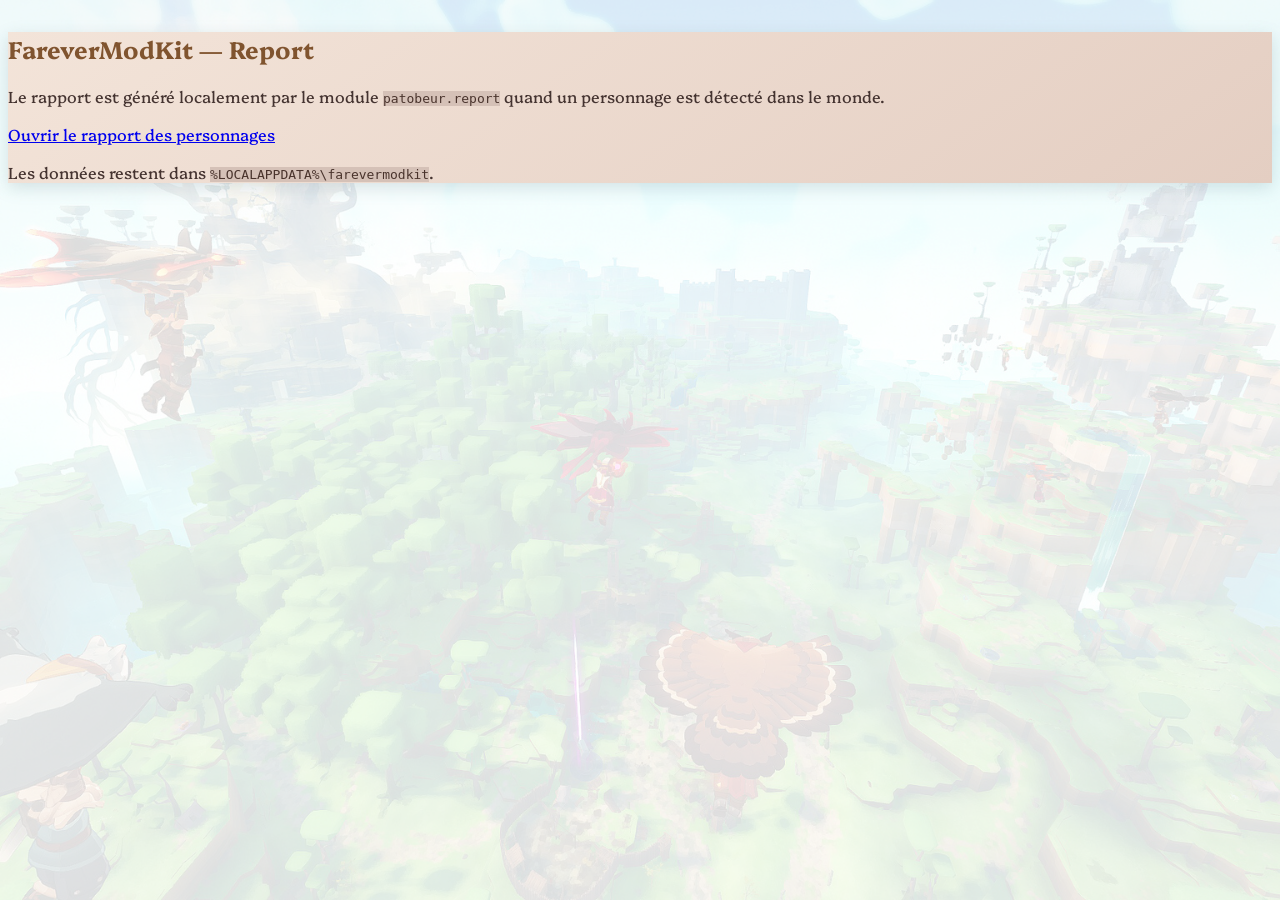
==== modules/Patobeur/Report/html/index.html @ 7a614f4d "Add Patobeur Report module and centralized storage" ====
<!doctype html>
<html lang="fr">
<head>
  <meta charset="utf-8">
  <meta name="viewport" content="width=device-width, initial-scale=1">
  <title>FareverModKit — Report</title>
  <link rel="stylesheet" href="css/theme-farever.css">
</head>
<body class="report-page">
  <main>
    <section class="card">
      <h1>FareverModKit — Report</h1>
      <p>Le rapport est généré localement par le module <code>patobeur.report</code> quand un personnage est détecté dans le monde.</p>
      <p><a href="farever-report.html">Ouvrir le rapport des personnages</a></p>
      <p>Les données restent dans <code>%LOCALAPPDATA%\farevermodkit</code>.</p>
    </section>
  </main>
</body>
</html>
---- modules/Patobeur/Report/html/css/theme-farever.css ----
@font-face { font-family:'Platypi'; src:url('../fonts/Platypi-Regular.ttf') format('truetype'); font-weight:400; font-style:normal; font-display:swap; }
@font-face { font-family:'Platypi'; src:url('../fonts/Platypi-SemiBold.ttf') format('truetype'); font-weight:600; font-style:normal; font-display:swap; }
@font-face { font-family:'Platypi'; src:url('../fonts/Platypi-Bold.ttf') format('truetype'); font-weight:700; font-style:normal; font-display:swap; }/* Farever visual theme
   Replace this file to change the appearance without modifying the HTML. */
:root {
  color-scheme: light;
  --bg: #87cbe3;
  --card: #ead8cb;
  --line: #ae8b7e;
  --gold: #e8bb51;
  --hero: #e8bb51;
  --blue: #4e86c5;
  --green: #4c9d68;
  --ink: #443330;
  --muted: #705f5a;
}

body {
  background:
    radial-gradient(circle at 12% -5%, #d9f5f7bb, transparent 30%),
    radial-gradient(circle at 88% 8%, #f3d689aa, transparent 28%),
    linear-gradient(180deg, #7bc6e1 0%, #dce8d5 100%);
  color: var(--ink);
}

.card, details {
  background: linear-gradient(145deg, #f3e4d9, #e4cec2);
  border-color: var(--line);
  box-shadow: 0 5px 16px #55768133;
}

select, input, .load, button, .button, nav a {
  background: #b3978d;
  border-color: #96786e;
  color: #fff;
  border-radius: 7px;
  box-shadow: 0 2px 0 #8a6c6355;
}

button.active, .button.primary {
  background: #f4d76e;
  border-color: #d6ad46;
  color: #49311f;
}

.item h3, h3 { color: #4a3028; }
.item p, .sub, .lead, .muted { color: var(--muted); }
.badge, .tag { background: #526875; color: #fff; }
code { background: #d5c1b7; color: #49332c; }
pre { background: #d9c7bc; color: #49332c; border-color: var(--line); }
.callout { background: #f0dfd2; }
.item-icon { border-color: #a88b7e; box-shadow: 0 2px 5px #6b514833; }
/* Report layout */
.report-footer {
  max-width: 1180px;
  margin: 28px auto 0;
  padding: 16px 24px 30px;
  color: #705f5a;
  text-align: right;
  border-top: 1px solid #ae8b7e;
}
.character-tags { display:flex; gap:8px; flex-wrap:wrap; }
.character-tag { border-radius:999px; padding:8px 14px; cursor:pointer; }
.character-tag.active { background:#f4d76e; border-color:#d6ad46; color:#49311f; }
.tabs button small { display:inline-block; margin-left:4px; opacity:.75; font-size:11px; }
.person-class { color:var(--class-color,#80542f); font-weight:700; }
h1,h2 { color:#80542f !important; }
.stat b { color:var(--class-color,#4e86c5) !important; }.character-tags { align-items:stretch; }
.character-tag { display:flex; flex-direction:column; align-items:flex-start; gap:2px; min-width:150px; text-align:left; background:#f3e4d9; color:#49332c; border:1px solid #ae8b7e; border-radius:8px; padding:10px 16px; box-shadow:0 3px 0 #8a6c6355; }
.character-tag b { font:700 17px Georgia,serif; }
.character-tag span { font-size:12px; color:#705f5a; }
.character-tag.active { background:#f4d76e; color:#49311f; border-color:#d6ad46; }
.character-tag.active span { color:#49311f; }
.character-tag[data-class="Warrior"] { border-left:4px solid #dc5d55; }
.character-tag[data-class="Rogue"] { border-left:4px solid #71c66b; }
.character-tag[data-class="Mage"] { border-left:4px solid #658fe8; }
.character-tag[data-class="Priest"] { border-left:4px solid #e4c15c; }
.character-tag small { font-size:11px; color:#806c67; }
header { padding-bottom:6px; }
.toolbar { margin:8px 0; }
main { padding-top:4px; }
.tabs { margin-top:8px; }
/* Rareté : ces règles viennent après le style générique des cartes. */
.card.rarity-card-1 { border: 2px solid #4cae62; box-shadow: 0 0 14px #4cae6240; }
.card.rarity-card-2 { border: 2px solid #428bd4; box-shadow: 0 0 14px #428bd440; }
.card.rarity-card-3 { border: 2px solid #9857cf; box-shadow: 0 0 16px #9857cf45; }
.card.rarity-card-4 { border: 2px solid #d99b32; box-shadow: 0 0 18px #d99b3248; }
.card.rarity-card-1 h3 { color:#398d4d; }
.card.rarity-card-2 h3 { color:#3478b9; }
.card.rarity-card-3 h3 { color:#8246b5; }
.card.rarity-card-4 h3 { color:#a8731f; }
.report-page { background:linear-gradient(#ffffffd9,#ffffffd9), url('../assets/farever-hero.jpg') center center / cover fixed no-repeat; }
#tabs { position:sticky; top:62px; z-index:900; padding:9px 0; margin:0 0 14px; background:#ffffffd9; backdrop-filter:blur(8px); border-bottom:1px solid #ae8b7e; }
#tabs { background:transparent; backdrop-filter:none; border-bottom:0; }
.card.rarity-card-1 .item-icon { background-color:#4cae6240; border-color:#4cae62; }
.card.rarity-card-2 .item-icon { background-color:#428bd440; border-color:#428bd4; }
.card.rarity-card-3 .item-icon { background-color:#9857cf40; border-color:#9857cf; }
.card.rarity-card-4 .item-icon { background-color:#d99b3248; border-color:#d99b32; }
body,.fmk-nav { font-family:'Platypi', system-ui, sans-serif; }
h1,h2,h3,.fmk-nav__brand { font-family:'Platypi', Georgia, serif; }

.account-group{width:100%;margin:0 0 14px}.account-group>h3{margin:0 0 8px;color:#7c6658;font-size:13px}.account-group>div{display:flex;flex-wrap:wrap;gap:8px}
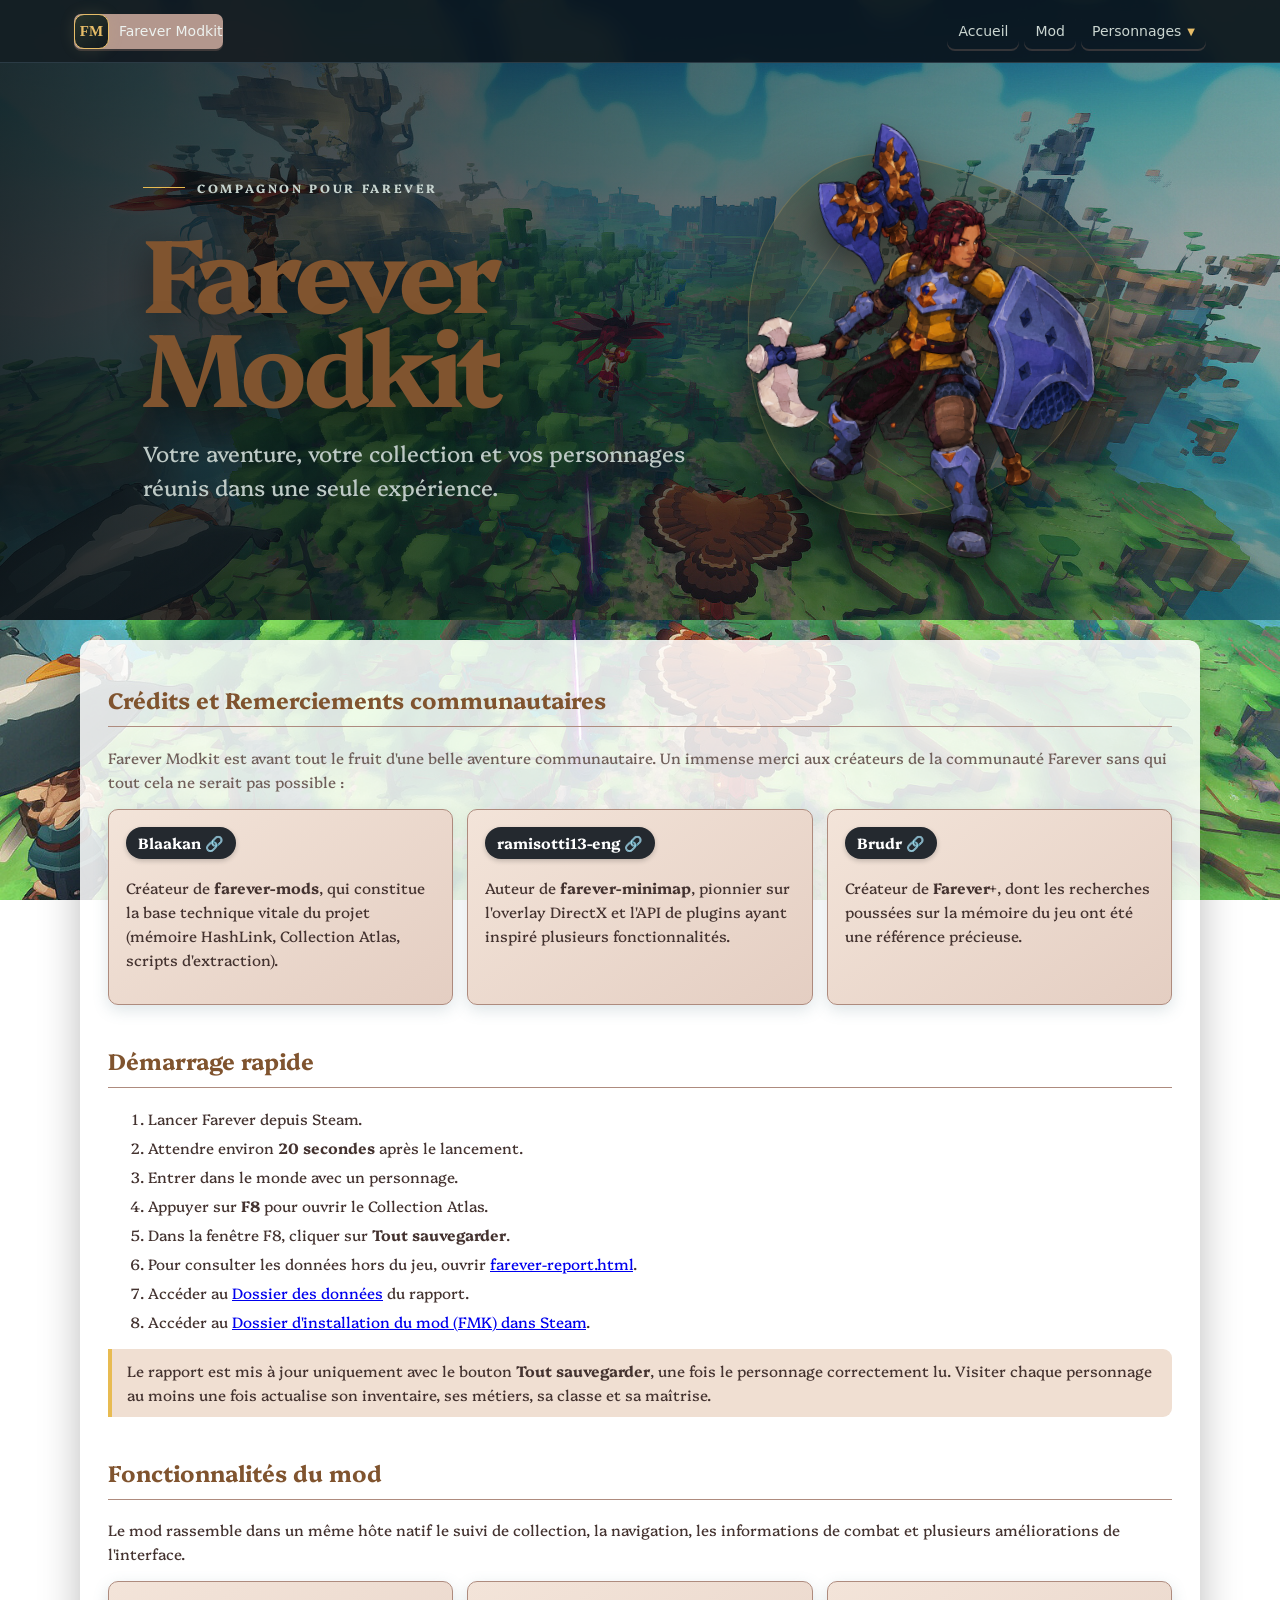
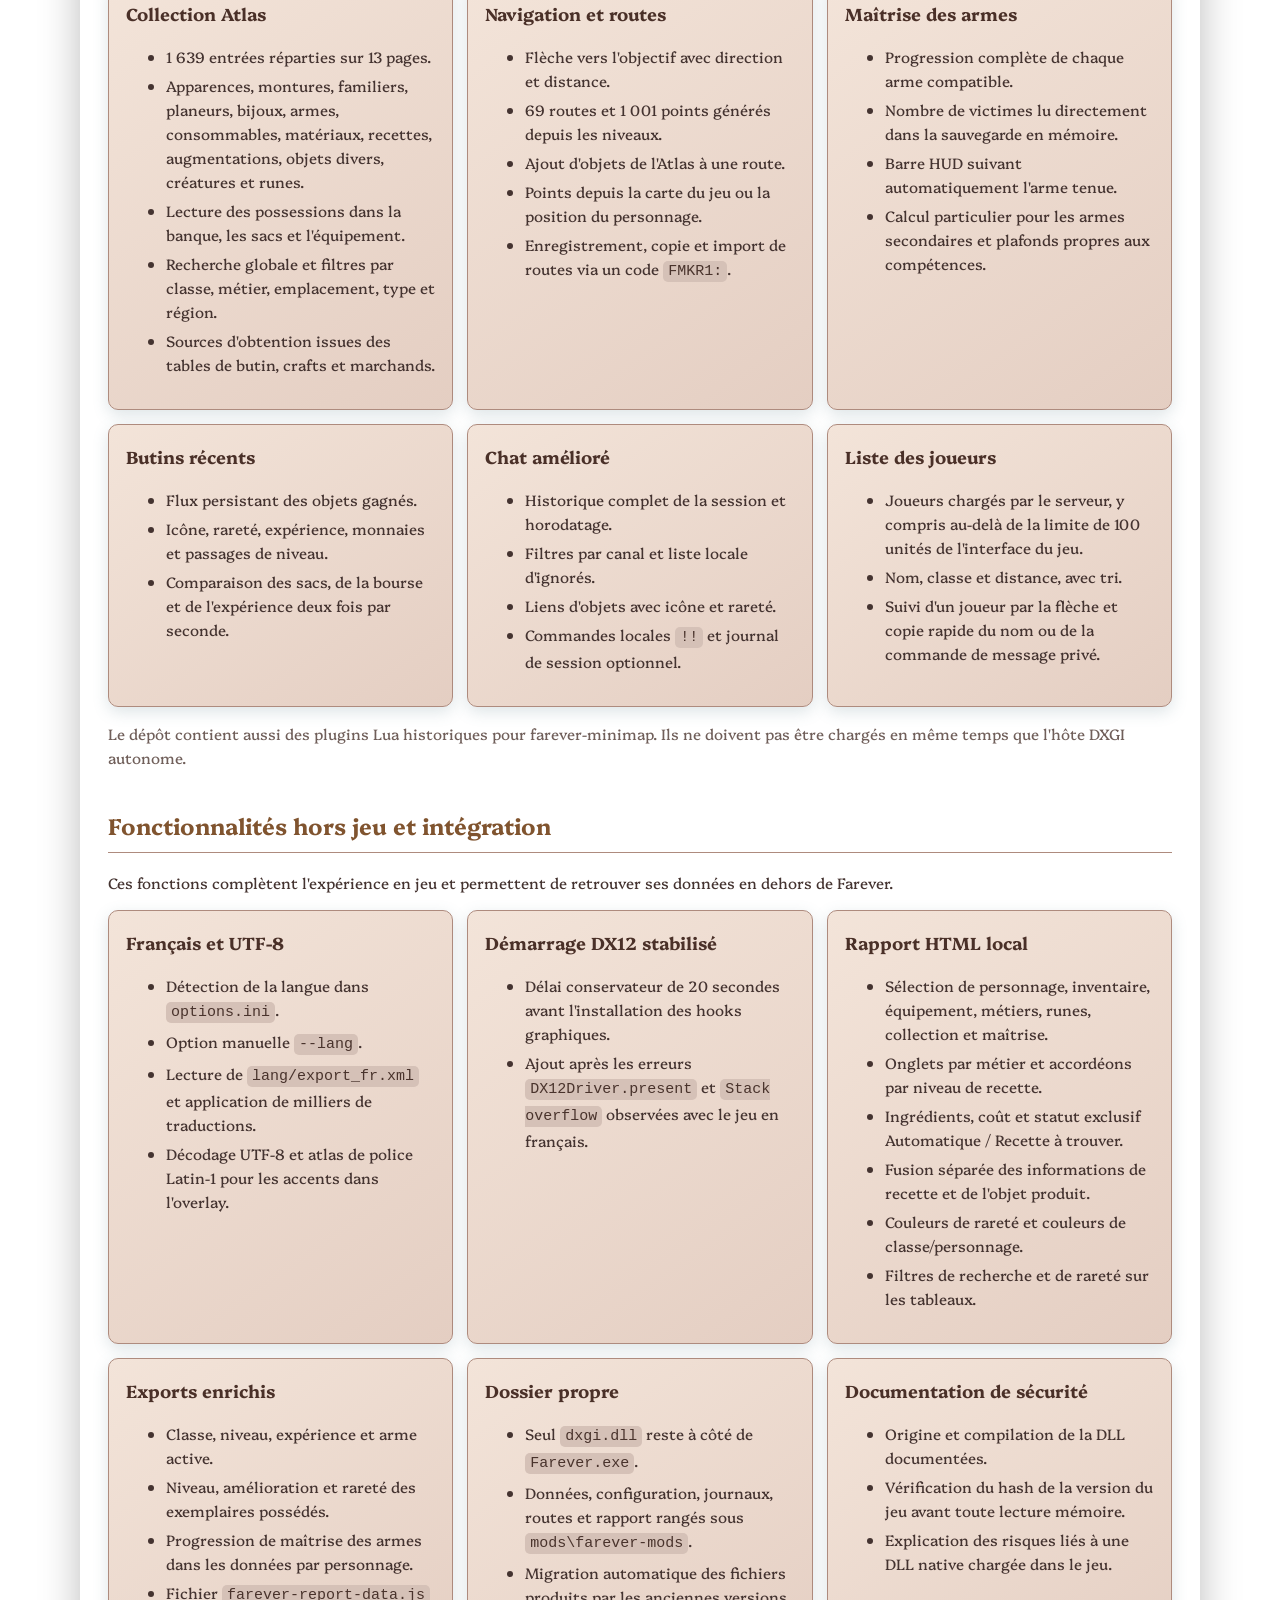
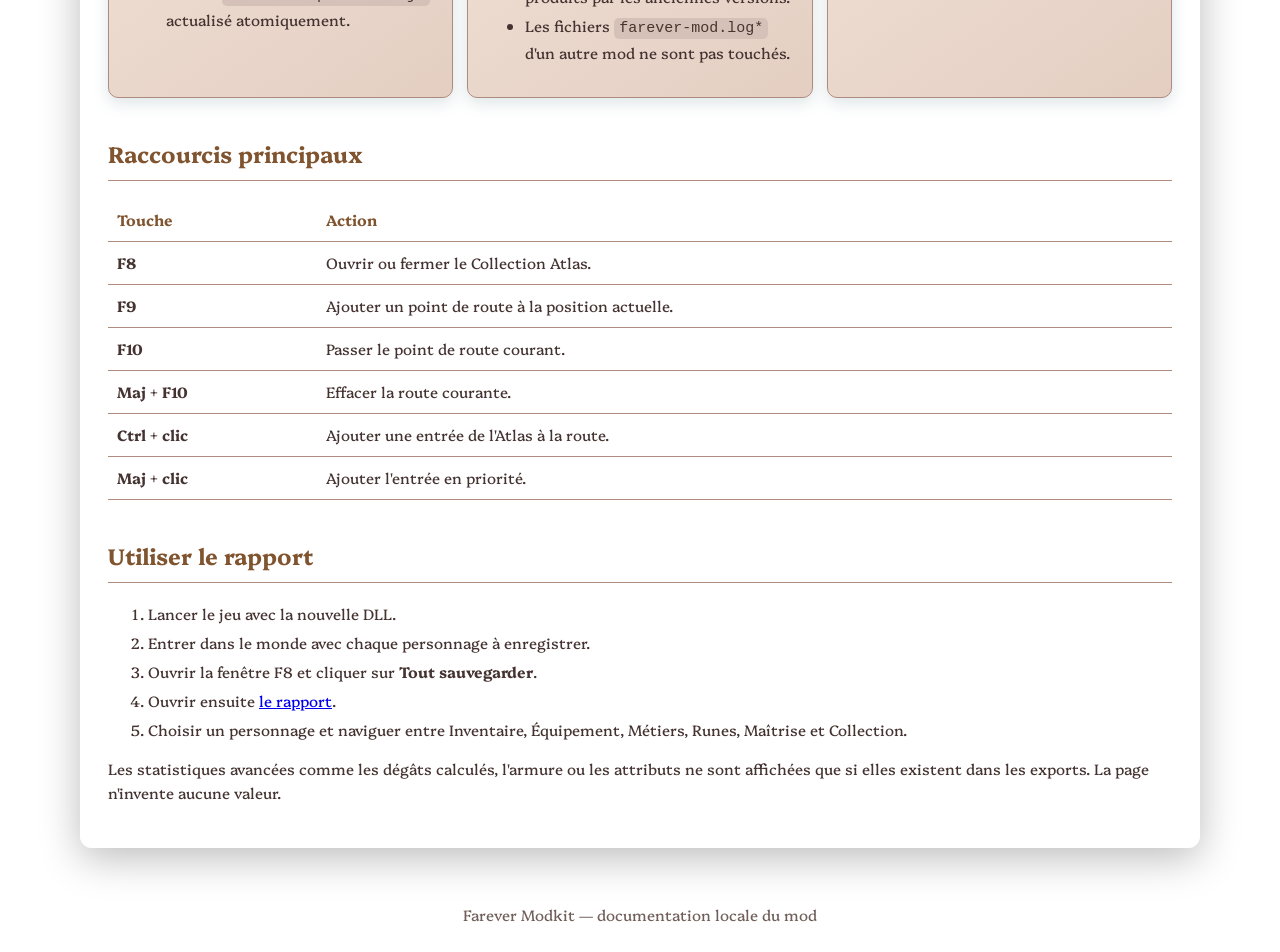
==== commit 846aed01: "feat: ajout du support multilingue et traduction complete du module Report" ====
--- a/modules/Patobeur/Report/html/index.html
+++ b/modules/Patobeur/Report/html/index.html
@@ -1,19 +1,25 @@
-<!doctype html>
-<html lang="fr">
-<head>
-  <meta charset="utf-8">
-  <meta name="viewport" content="width=device-width, initial-scale=1">
-  <title>FareverModKit — Report</title>
-  <link rel="stylesheet" href="css/theme-farever.css">
-</head>
-<body class="report-page">
-  <main>
-    <section class="card">
-      <h1>FareverModKit — Report</h1>
-      <p>Le rapport est généré localement par le module <code>patobeur.report</code> quand un personnage est détecté dans le monde.</p>
-      <p><a href="farever-report.html">Ouvrir le rapport des personnages</a></p>
-      <p>Les données restent dans <code>%LOCALAPPDATA%\farevermodkit</code>.</p>
-    </section>
-  </main>
-</body>
-</html>+<!doctype html><html lang="fr"><head><meta charset="utf-8"><meta name="viewport" content="width=device-width,initial-scale=1"><title>Farever Modkit - Fonctionnalités</title><style>
+:root{color-scheme:light;--bg:#87cbe3;--card:#ead8cb;--line:#ae8b7e;--gold:#e8bb51;--blue:#4e86c5;--green:#4c9d68;--ink:#443330;--muted:#705f5a}*{box-sizing:border-box}html{scroll-behavior:smooth}body{margin:0;background:url(\'assets/farever-hero.jpg\') center/cover fixed no-repeat;color:var(--ink);font:15px/1.6 system-ui,sans-serif;min-height:100vh}header,main{max-width:1120px;margin:auto;padding:28px}main{background:rgba(255,255,255,0.85);box-shadow:0 10px 40px #0004;border-radius:12px;margin:20px auto;}h1,h2,h3{font-family:Georgia,serif}h1{font-size:40px;color:var(--gold);margin:0}h2{color:#f0d493;border-bottom:1px solid var(--line);padding-bottom:8px;margin-top:38px}h3{color:#d7e3dc}.lead,.muted{color:var(--muted)}.actions{display:flex;gap:9px;flex-wrap:wrap;margin:20px 0}.button,.actions a{color:#fff;text-decoration:none;border:1px solid #96786e;background:#b3978d;border-radius:7px;padding:8px 13px;box-shadow:0 2px 0 #8a6c6355}.button.primary{background:var(--gold);color:#171208;border-color:var(--gold)}.grid{display:grid;grid-template-columns:repeat(auto-fit,minmax(260px,1fr));gap:14px}.card{background:linear-gradient(145deg,#f3e4d9,#e4cec2);border:1px solid var(--line);border-radius:10px;padding:17px;box-shadow:0 5px 16px #55768133}.card h3{margin-top:0}.tag{display:inline-block;border-radius:999px;padding:2px 8px;font-size:12px;background:#526875;color:#fff}code,pre{font-family:ui-monospace,Consolas,monospace}code{background:#d5c1b7;color:#49332c;padding:2px 5px;border-radius:5px}pre{white-space:pre-wrap;background:#d9c7bc;border:1px solid var(--line);padding:14px;border-radius:8px;color:#49332c}.tree{line-height:1.45}.ok{color:var(--green)}.warn{color:#f0b76b}table{width:100%;border-collapse:collapse}th,td{text-align:left;border-bottom:1px solid var(--line);padding:9px;vertical-align:top}th{color:#80542f}li{margin:5px 0}.callout{border-left:4px solid var(--gold);padding:10px 15px;background:#f0dfd2;border-radius:0 9px 9px 0}footer{color:var(--muted);text-align:center;padding:35px}
+.hero{max-width:none;margin:0;padding:0;position:relative;background:linear-gradient(90deg,#091015dd 0%,#091015a6 45%,#09101555 100%),url('assets/farever-hero.jpg') center/cover no-repeat;min-height:clamp(420px,62vh,660px);display:flex;align-items:center;overflow:hidden}.hero__inner{position:relative;max-width:1120px;min-height:inherit;margin:auto;padding:0 28px;display:flex;align-items:center}.hero__content{position:relative;z-index:2;max-width:720px;padding:64px 0}.hero h1{font-size:clamp(52px,9vw,104px);line-height:.9;letter-spacing:-.055em;color:#f5d68f;text-shadow:0 10px 38px #0009}.hero__eyebrow{display:flex;align-items:center;gap:12px;margin:0 0 24px;color:#c7d4cf;font-size:12px;font-weight:700;letter-spacing:.22em;text-transform:uppercase}.hero__eyebrow:before{content:"";width:42px;height:1px;background:var(--gold)}.hero__lead{max-width:570px;margin:28px 0 0;color:#bdc9c5;font-size:clamp(17px,2.2vw,22px);line-height:1.55}.hero__mark{position:absolute;right:4%;top:50%;width:clamp(210px,31vw,360px);aspect-ratio:1;transform:translateY(-50%) rotate(8deg);border:1px solid #e7bd6840;border-radius:34% 66% 62% 38%/42% 38% 62% 58%;background:radial-gradient(circle at 38% 34%,#e7bd6833,transparent 18%),linear-gradient(145deg,#2d392b88,#10191f33);box-shadow:inset 0 0 80px #e7bd6812,0 40px 100px #0008}.hero__mark:before,.hero__mark:after{content:"";position:absolute;inset:15%;border:1px solid #e7bd6833;transform:rotate(26deg)}.hero__mark:after{inset:31%;border-radius:50%;transform:rotate(-12deg);background:#e7bd6808}@media(max-width:720px){.hero{min-height:390px}.hero__content{padding:45px 0}.hero__mark{right:-90px;opacity:.6}.hero h1{max-width:8ch}.hero__lead{max-width:30ch}}
+.hero__inner{display:grid;grid-template-columns:minmax(0,1fr) minmax(220px,360px);gap:clamp(24px,5vw,84px);align-items:center}
+.hero__mark{position:relative;right:auto;top:auto;width:min(100%,360px);margin:auto;transform:rotate(8deg)}
+@media(max-width:760px){.hero__inner{display:block;padding:0 22px}.hero__content{position:relative;z-index:2}.hero__mark{position:absolute;right:10px;top:50%;width:220px;opacity:.32;transform:translateY(-50%) rotate(8deg);pointer-events:none}}
+
+.hero__mark{transform:translateX(-32px) rotate(8deg);}
+.hero__character{position:absolute;inset:-10%;width:120%;height:120%;object-fit:contain;z-index:1;filter:drop-shadow(0 18px 16px #0006);}
+@media(max-width:760px){.hero__mark{transform:translate(-20px,-50%) rotate(8deg);opacity:1;}}
+</style><link rel="stylesheet" href="css/theme-farever.css"><script src="../farever-report-data.js" charset="utf-8"></script><script src="js/navigation.js" defer></script></head><body><div data-farever-navigation></div><header class="hero"><div class="hero__inner"><div class="hero__content"><p class="hero__eyebrow">Compagnon pour Farever</p><h1>Farever<br>Modkit</h1><p class="hero__lead">Votre aventure, votre collection et vos personnages réunis dans une seule expérience.</p></div><div class="hero__mark" aria-hidden="true"><img class="hero__character" src="assets/reset.webp" alt=""></div></div></header><main><section id="credits"><h2>Crédits et Remerciements communautaires</h2><p class="lead">Farever Modkit est avant tout le fruit d'une belle aventure communautaire. Un immense merci aux créateurs de la communauté Farever sans qui tout cela ne serait pas possible :</p><div class="grid"><article class="card"><h3><a href="https://github.com/Blaakan/farever-mods" target="_blank" style="display:inline-block; padding: 4px 12px; background: #24292f; color: #ffffff !important; border-radius: 20px; text-decoration: none; font-size: 0.85em; box-shadow: 0 2px 5px rgba(0,0,0,0.2); transition: transform 0.2s ease;" onmouseover="this.style.transform='scale(1.05)'" onmouseout="this.style.transform='scale(1)'">Blaakan 🔗</a></h3><p>Créateur de <b>farever-mods</b>, qui constitue la base technique vitale du projet (mémoire HashLink, Collection Atlas, scripts d'extraction).</p></article><article class="card"><h3><a href="https://github.com/ramisotti13-eng/farever-minimap" target="_blank" style="display:inline-block; padding: 4px 12px; background: #24292f; color: #ffffff !important; border-radius: 20px; text-decoration: none; font-size: 0.85em; box-shadow: 0 2px 5px rgba(0,0,0,0.2); transition: transform 0.2s ease;" onmouseover="this.style.transform='scale(1.05)'" onmouseout="this.style.transform='scale(1)'">ramisotti13-eng 🔗</a></h3><p>Auteur de <b>farever-minimap</b>, pionnier sur l'overlay DirectX et l'API de plugins ayant inspiré plusieurs fonctionnalités.</p></article><article class="card"><h3><a href="https://github.com/Brudr" target="_blank" style="display:inline-block; padding: 4px 12px; background: #24292f; color: #ffffff !important; border-radius: 20px; text-decoration: none; font-size: 0.85em; box-shadow: 0 2px 5px rgba(0,0,0,0.2); transition: transform 0.2s ease;" onmouseover="this.style.transform='scale(1.05)'" onmouseout="this.style.transform='scale(1)'">Brudr 🔗</a></h3><p>Créateur de <b>Farever+</b>, dont les recherches poussées sur la mémoire du jeu ont été une référence précieuse.</p></article></div></section><section id="demarrage"><h2>D&eacute;marrage rapide</h2><ol><li>Lancer Farever depuis Steam.</li><li>Attendre environ <b>20 secondes</b> apr&egrave;s le lancement.</li><li>Entrer dans le monde avec un personnage.</li><li>Appuyer sur <b>F8</b> pour ouvrir le Collection Atlas.</li><li>Dans la fen&ecirc;tre F8, cliquer sur <b>Tout sauvegarder</b>.</li><li>Pour consulter les donn&eacute;es hors du jeu, ouvrir <a href="farever-report.html">farever-report.html</a>.</li><li>Acc&eacute;der au <a href="../">Dossier des donn&eacute;es</a> du rapport.</li><li>Acc&eacute;der au <a href="../../../../">Dossier d'installation du mod (FMK) dans Steam</a>.</li></ol><div class="callout">Le rapport est mis &agrave; jour uniquement avec le bouton <b>Tout sauvegarder</b>, une fois le personnage correctement lu. Visiter chaque personnage au moins une fois actualise son inventaire, ses m&eacute;tiers, sa classe et sa ma&icirc;trise.</div></section><section id="fonctionnalites"><h2>Fonctionnalit&eacute;s du mod</h2><p>Le mod rassemble dans un m&ecirc;me h&ocirc;te natif le suivi de collection, la navigation, les informations de combat et plusieurs am&eacute;liorations de l'interface.</p><div class="grid">
+<article class="card"><h3>Collection Atlas</h3><ul><li>1 639 entr&eacute;es r&eacute;parties sur 13 pages.</li><li>Apparences, montures, familiers, planeurs, bijoux, armes, consommables, mat&eacute;riaux, recettes, augmentations, objets divers, cr&eacute;atures et runes.</li><li>Lecture des possessions dans la banque, les sacs et l'&eacute;quipement.</li><li>Recherche globale et filtres par classe, m&eacute;tier, emplacement, type et r&eacute;gion.</li><li>Sources d'obtention issues des tables de butin, crafts et marchands.</li></ul></article>
+<article class="card"><h3>Navigation et routes</h3><ul><li>Fl&egrave;che vers l'objectif avec direction et distance.</li><li>69 routes et 1 001 points g&eacute;n&eacute;r&eacute;s depuis les niveaux.</li><li>Ajout d'objets de l'Atlas &agrave; une route.</li><li>Points depuis la carte du jeu ou la position du personnage.</li><li>Enregistrement, copie et import de routes via un code <code>FMKR1:</code>.</li></ul></article>
+<article class="card"><h3>Ma&icirc;trise des armes</h3><ul><li>Progression compl&egrave;te de chaque arme compatible.</li><li>Nombre de victimes lu directement dans la sauvegarde en m&eacute;moire.</li><li>Barre HUD suivant automatiquement l'arme tenue.</li><li>Calcul particulier pour les armes secondaires et plafonds propres aux comp&eacute;tences.</li></ul></article>
+<article class="card"><h3>Butins r&eacute;cents</h3><ul><li>Flux persistant des objets gagn&eacute;s.</li><li>Ic&ocirc;ne, raret&eacute;, exp&eacute;rience, monnaies et passages de niveau.</li><li>Comparaison des sacs, de la bourse et de l'exp&eacute;rience deux fois par seconde.</li></ul></article>
+<article class="card"><h3>Chat am&eacute;lior&eacute;</h3><ul><li>Historique complet de la session et horodatage.</li><li>Filtres par canal et liste locale d'ignor&eacute;s.</li><li>Liens d'objets avec ic&ocirc;ne et raret&eacute;.</li><li>Commandes locales <code>!!</code> et journal de session optionnel.</li></ul></article>
+<article class="card"><h3>Liste des joueurs</h3><ul><li>Joueurs charg&eacute;s par le serveur, y compris au-del&agrave; de la limite de 100 unit&eacute;s de l'interface du jeu.</li><li>Nom, classe et distance, avec tri.</li><li>Suivi d'un joueur par la fl&egrave;che et copie rapide du nom ou de la commande de message priv&eacute;.</li></ul></article>
+</div><p class="muted">Le d&eacute;p&ocirc;t contient aussi des plugins Lua historiques pour farever-minimap. Ils ne doivent pas &ecirc;tre charg&eacute;s en m&ecirc;me temps que l'h&ocirc;te DXGI autonome.</p></section><section id="complements"><h2>Fonctionnalit&eacute;s hors jeu et int&eacute;gration</h2><p>Ces fonctions compl&egrave;tent l'exp&eacute;rience en jeu et permettent de retrouver ses donn&eacute;es en dehors de Farever.</p><div class="grid">
+<article class="card"><h3>Fran&ccedil;ais et UTF-8</h3><ul><li>D&eacute;tection de la langue dans <code>options.ini</code>.</li><li>Option manuelle <code>--lang</code>.</li><li>Lecture de <code>lang/export_fr.xml</code> et application de milliers de traductions.</li><li>D&eacute;codage UTF-8 et atlas de police Latin-1 pour les accents dans l'overlay.</li></ul></article>
+<article class="card"><h3>D&eacute;marrage DX12 stabilis&eacute;</h3><ul><li>D&eacute;lai conservateur de 20 secondes avant l'installation des hooks graphiques.</li><li>Ajout apr&egrave;s les erreurs <code>DX12Driver.present</code> et <code>Stack overflow</code> observ&eacute;es avec le jeu en fran&ccedil;ais.</li></ul></article>
+<article class="card"><h3>Rapport HTML local</h3><ul><li>S&eacute;lection de personnage, inventaire, &eacute;quipement, m&eacute;tiers, runes, collection et ma&icirc;trise.</li><li>Onglets par m&eacute;tier et accord&eacute;ons par niveau de recette.</li><li>Ingr&eacute;dients, co&ucirc;t et statut exclusif Automatique / Recette &agrave; trouver.</li><li>Fusion s&eacute;par&eacute;e des informations de recette et de l'objet produit.</li><li>Couleurs de raret&eacute; et couleurs de classe/personnage.</li><li>Filtres de recherche et de raret&eacute; sur les tableaux.</li></ul></article>
+<article class="card"><h3>Exports enrichis</h3><ul><li>Classe, niveau, exp&eacute;rience et arme active.</li><li>Niveau, am&eacute;lioration et raret&eacute; des exemplaires poss&eacute;d&eacute;s.</li><li>Progression de ma&icirc;trise des armes dans les donn&eacute;es par personnage.</li><li>Fichier <code>farever-report-data.js</code> actualis&eacute; atomiquement.</li></ul></article>
+<article class="card"><h3>Dossier propre</h3><ul><li>Seul <code>dxgi.dll</code> reste &agrave; c&ocirc;t&eacute; de <code>Farever.exe</code>.</li><li>Donn&eacute;es, configuration, journaux, routes et rapport rang&eacute;s sous <code>mods\farever-mods</code>.</li><li>Migration automatique des fichiers produits par les anciennes versions.</li><li>Les fichiers <code>farever-mod.log*</code> d'un autre mod ne sont pas touch&eacute;s.</li></ul></article>
+<article class="card"><h3>Documentation de s&eacute;curit&eacute;</h3><ul><li>Origine et compilation de la DLL document&eacute;es.</li><li>V&eacute;rification du hash de la version du jeu avant toute lecture m&eacute;moire.</li><li>Explication des risques li&eacute;s &agrave; une DLL native charg&eacute;e dans le jeu.</li></ul></article>
+</div></section><section id="raccourcis"><h2>Raccourcis principaux</h2><table><thead><tr><th>Touche</th><th>Action</th></tr></thead><tbody><tr><td><b>F8</b></td><td>Ouvrir ou fermer le Collection Atlas.</td></tr><tr><td><b>F9</b></td><td>Ajouter un point de route &agrave; la position actuelle.</td></tr><tr><td><b>F10</b></td><td>Passer le point de route courant.</td></tr><tr><td><b>Maj + F10</b></td><td>Effacer la route courante.</td></tr><tr><td><b>Ctrl + clic</b></td><td>Ajouter une entr&eacute;e de l'Atlas &agrave; la route.</td></tr><tr><td><b>Maj + clic</b></td><td>Ajouter l'entr&eacute;e en priorit&eacute;.</td></tr></tbody></table></section><section id="rapport"><h2>Utiliser le rapport</h2><ol><li>Lancer le jeu avec la nouvelle DLL.</li><li>Entrer dans le monde avec chaque personnage &agrave; enregistrer.</li><li>Ouvrir la fen&ecirc;tre F8 et cliquer sur <b>Tout sauvegarder</b>.</li><li>Ouvrir ensuite <a href="farever-report.html">le rapport</a>.</li><li>Choisir un personnage et naviguer entre Inventaire, &Eacute;quipement, M&eacute;tiers, Runes, Ma&icirc;trise et Collection.</li></ol><p>Les statistiques avanc&eacute;es comme les d&eacute;g&acirc;ts calcul&eacute;s, l'armure ou les attributs ne sont affich&eacute;es que si elles existent dans les exports. La page n'invente aucune valeur.</p></section></main><footer>Farever Modkit &mdash; documentation locale du mod</footer></body></html>
--- a/modules/Patobeur/Report/html/css/theme-farever.css
+++ b/modules/Patobeur/Report/html/css/theme-farever.css
@@ -16,10 +16,7 @@
 }
 
 body {
-  background:
-    radial-gradient(circle at 12% -5%, #d9f5f7bb, transparent 30%),
-    radial-gradient(circle at 88% 8%, #f3d689aa, transparent 28%),
-    linear-gradient(180deg, #7bc6e1 0%, #dce8d5 100%);
+  background: url('../assets/farever-hero.jpg') center/cover fixed no-repeat;
   color: var(--ink);
 }
 
